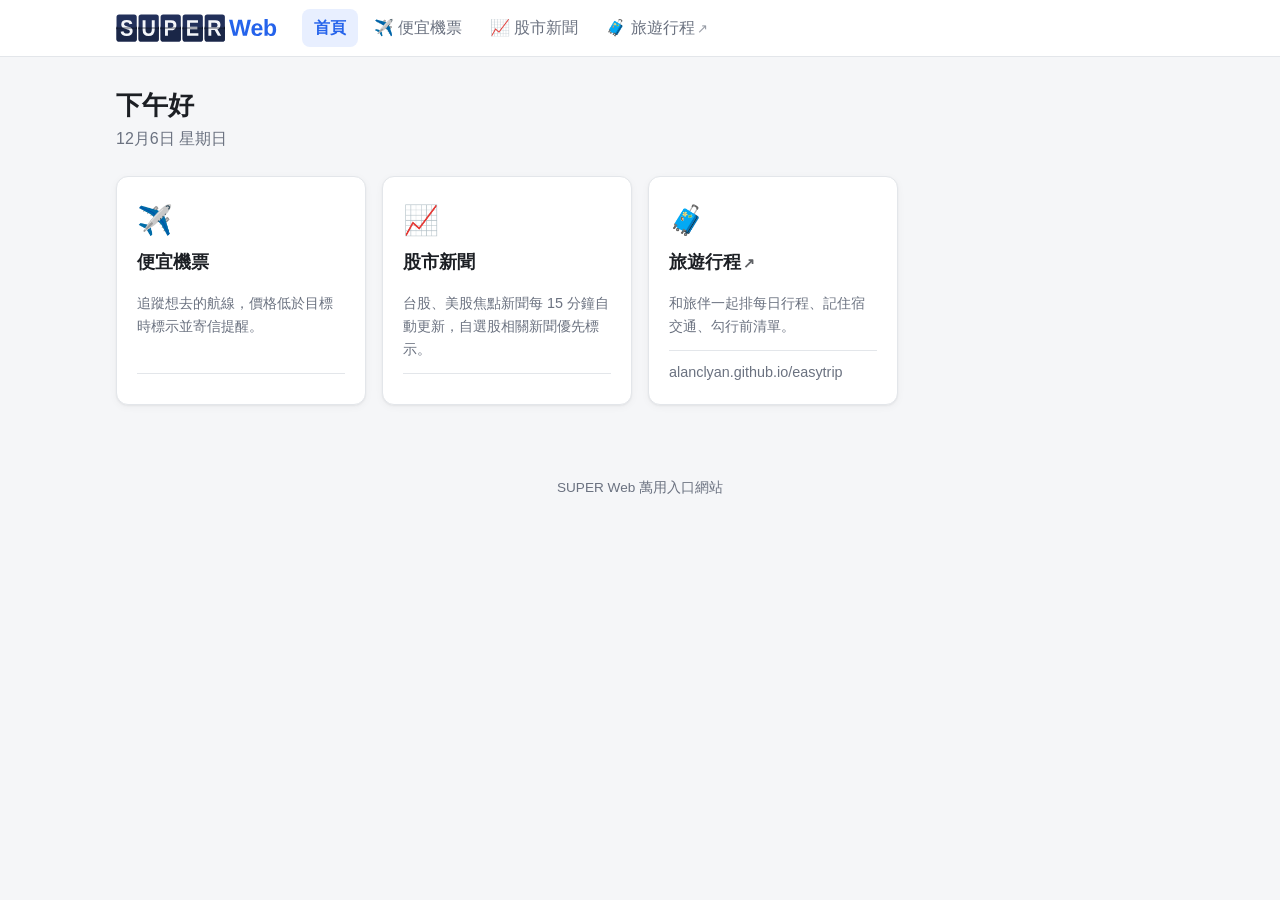
==== index.html @ d8d3e4b2 "Add files via upload" ====
<!doctype html>
<html lang="zh-Hant-TW">
<head>
  <meta charset="utf-8">
  <meta name="viewport" content="width=device-width, initial-scale=1">
  <title>SUPER Web 萬用入口</title>
  <meta name="theme-color" content="#2563eb">
  <!-- 網頁分頁圖示，以及 iPhone「加入主畫面」時的圖示與名稱 -->
  <link rel="icon" type="image/svg+xml" href="favicon.svg">
  <link rel="icon" type="image/png" sizes="32x32" href="favicon.png">
  <link rel="apple-touch-icon" href="icon-180.png">
  <meta name="apple-mobile-web-app-title" content="SUPER Web">
  <link rel="stylesheet" href="css/style.css?v=20261017b">
</head>
<body>
  <header class="topbar">
    <div class="topbar-inner">
      <a class="brand" href="#/" aria-label="SUPER Web 首頁"><svg class="logo" focusable="false" aria-hidden="true" xmlns="http://www.w3.org/2000/svg" viewBox="0 0 623 108"><defs></defs><rect class="t" x="2" y="2" width="78" height="104" rx="10"/><path class="tl" d="M2,54.0 H80 V96 A10,10 0 0 1 70,106 H12 A10,10 0 0 1 2,96 Z"/><path class="k" d="M64.19796875 66.826171875Q64.19796875 75.720703125 58.39375 80.42578125Q52.58953125 85.130859375 41.359218750000004 85.130859375Q31.11203125 85.130859375 25.288906250000004 81.005859375Q19.465781250000003 76.880859375 17.802031250000002 68.501953125L28.578593750000003 66.482421875Q29.67515625 71.294921875 32.851406250000004 73.46484375Q36.02765625000001 75.634765625 41.661718750000006 75.634765625Q53.34578125 75.634765625 53.34578125 67.556640625Q53.34578125 64.978515625 52.003437500000004 63.302734375Q50.66109375 61.626953125 48.222187500000004 60.509765625Q45.78328125 59.392578125 38.86359375000001 57.802734375Q32.88921875 56.212890625 30.54484375 55.24609375Q28.200468750000002 54.279296875 26.309843750000002 52.96875Q24.419218750000002 51.658203125 23.09578125 49.810546875Q21.772343750000005 47.962890625 21.035000000000004 45.470703125Q20.297656250000003 42.978515625 20.297656250000003 39.755859375Q20.297656250000003 31.548828125 25.723750000000003 27.1875Q31.149843750000002 22.826171875 41.51046875 22.826171875Q51.41734375 22.826171875 56.3896875 26.349609375Q61.36203125 29.873046875 62.79890625 37.994140625L51.98453125 39.669921875Q51.15265625 35.759765625 48.6003125 33.783203125Q46.04796875 31.806640625 41.28359375 31.806640625Q31.149843750000002 31.806640625 31.149843750000002 39.025390625Q31.149843750000002 41.388671875 32.227500000000006 42.892578125Q33.30515625 44.396484375 35.42265625 45.44921875Q37.54015625 46.501953125 44.006093750000005 48.091796875Q51.68203125 49.939453125 54.990625 51.5078125Q58.29921875 53.076171875 60.22765625 55.16015625Q62.156093750000004 57.244140625 63.17703125 60.14453125Q64.19796875 63.044921875 64.19796875 66.826171875Z"/><rect class="s" x="2" y="52.7" width="78" height="2.6"/><rect class="s" x="2" y="49.0" width="3" height="10"/><rect class="s" x="77" y="49.0" width="3" height="10"/><rect class="t" x="87" y="2" width="78" height="104" rx="10"/><path class="tl" d="M87,54.0 H165 V96 A10,10 0 0 1 155,106 H97 A10,10 0 0 1 87,96 Z"/><path class="k" d="M125.41390625 85.130859375Q114.41046875 85.130859375 108.5684375 79.029296875Q102.72640625 72.927734375 102.72640625 61.583984375V23.728515625H113.88109374999999V60.595703125Q113.88109374999999 67.771484375 116.8871875 71.48828125Q119.89328125 75.205078125 125.71640625 75.205078125Q131.69078125 75.205078125 134.90484375 71.31640625Q138.11890625 67.427734375 138.11890625 60.166015625V23.728515625H149.27359375V60.939453125Q149.27359375 72.455078125 143.015625 78.79296875Q136.75765625 85.130859375 125.41390625 85.130859375Z"/><rect class="s" x="87" y="52.7" width="78" height="2.6"/><rect class="s" x="87" y="49.0" width="3" height="10"/><rect class="s" x="162" y="49.0" width="3" height="10"/><rect class="t" x="172" y="2" width="78" height="104" rx="10"/><path class="tl" d="M172,54.0 H250 V96 A10,10 0 0 1 240,106 H182 A10,10 0 0 1 172,96 Z"/><path class="k" d="M232.91234375 42.892578125Q232.91234375 48.736328125 230.56796874999998 53.333984375Q228.22359375 57.931640625 223.85625 60.4453125Q219.48890624999999 62.958984375 213.47671875 62.958984375H200.24234375V84.271484375H189.08765625V23.728515625H213.02296875Q222.58953125 23.728515625 227.7509375 28.734375Q232.91234375 33.740234375 232.91234375 42.892578125ZM221.68203125 43.107421875Q221.68203125 33.568359375 211.77515625 33.568359375H200.24234375V53.205078125H212.07765625Q216.69078125 53.205078125 219.18640625 50.60546875Q221.68203125 48.005859375 221.68203125 43.107421875Z"/><rect class="s" x="172" y="52.7" width="78" height="2.6"/><rect class="s" x="172" y="49.0" width="3" height="10"/><rect class="s" x="247" y="49.0" width="3" height="10"/><rect class="t" x="257" y="2" width="78" height="104" rx="10"/><path class="tl" d="M257,54.0 H335 V96 A10,10 0 0 1 325,106 H267 A10,10 0 0 1 257,96 Z"/><path class="k" d="M274.27671875 84.271484375V23.728515625H316.17296875V33.525390625H285.43140624999995V48.736328125H313.86640624999995V58.533203125H285.43140624999995V74.474609375H317.72328124999996V84.271484375Z"/><rect class="s" x="257" y="52.7" width="78" height="2.6"/><rect class="s" x="257" y="49.0" width="3" height="10"/><rect class="s" x="332" y="49.0" width="3" height="10"/><rect class="t" x="342" y="2" width="78" height="104" rx="10"/><path class="tl" d="M342,54.0 H420 V96 A10,10 0 0 1 410,106 H352 A10,10 0 0 1 342,96 Z"/><path class="k" d="M393.02437499999996 84.271484375 380.65968749999996 61.283203125H367.57656249999997V84.271484375H356.421875V23.728515625H383.041875Q392.570625 23.728515625 397.75093749999996 28.390625Q402.93125 33.052734375 402.93125 41.775390625Q402.93125 48.134765625 399.755 52.75390625Q396.57875 57.373046875 391.1715625 58.833984375L405.578125 84.271484375ZM391.7009375 42.291015625Q391.7009375 33.568359375 381.8696875 33.568359375H367.57656249999997V51.443359375H382.1721875Q386.8609375 51.443359375 389.2809375 49.037109375Q391.7009375 46.630859375 391.7009375 42.291015625Z"/><rect class="s" x="342" y="52.7" width="78" height="2.6"/><rect class="s" x="342" y="49.0" width="3" height="10"/><rect class="s" x="417" y="49.0" width="3" height="10"/><path class="w" d="M504.678671875 84.271484375H489.338828125L480.96765625 48.551562499999996Q479.433671875 42.240312499999995 478.381796875 35.359296875Q477.329921875 41.10078125 476.6725 44.103007812499996Q476.015078125 47.105234374999995 467.337109375 84.271484375H451.997265625L436.08765625 22.517656249999995H449.192265625L458.133203125 62.40125L460.149296875 72.0434375Q461.376484375 65.951328125 462.53792968749997 60.4070703125Q463.699375 54.8628125 471.281640625 22.517656249999995H485.744921875L493.546328125 55.38875Q494.46671875 59.0703125 496.658125 72.0434375L497.753828125 66.959375L500.07671875 56.87890625L507.52750000000003 22.517656249999995H520.632109375Z M544.4030468750001 85.148046875Q533.708984375 85.148046875 527.9675 78.8148828125Q522.2260156250001 72.48171875 522.2260156250001 60.341328125Q522.2260156250001 48.595390625 528.05515625 42.284140625Q533.884296875 35.972890625 544.578359375 35.972890625Q554.7903125 35.972890625 560.181171875 42.7443359375Q565.57203125 49.515781249999996 565.57203125 62.576562499999994V62.9271875H535.1553125Q535.1553125 69.85203125 537.7192578125 73.3801953125Q540.283203125 76.908359375 545.016640625 76.908359375Q551.54703125 76.908359375 553.256328125 71.25453125L564.87078125 72.262578125Q559.830546875 85.148046875 544.4030468750001 85.148046875ZM544.4030468750001 43.73046875Q540.0640625000001 43.73046875 537.7192578125 46.754609375Q535.3744531250001 49.778749999999995 535.24296875 55.2134375H553.65078125Q553.30015625 49.471953125 550.889609375 46.6012109375Q548.4790625 43.73046875 544.4030468750001 43.73046875Z M617.787421875 60.385156249999994Q617.787421875 72.13109375 613.0758984375 78.63957031250001Q608.364375 85.148046875 599.59875 85.148046875Q594.558515625 85.148046875 590.876953125 82.956640625Q587.195390625 80.765234375 585.223125 76.645390625H585.13546875Q585.13546875 78.179375 584.9382421875 80.85289062499999Q584.741015625 83.52640625 584.521875 84.271484375H572.556796875Q572.907421875 80.19546875 572.907421875 73.4459375V19.230546875H585.223125V37.375390624999994L585.0478125 45.089140625H585.223125Q589.386796875 35.972890625 600.38765625 35.972890625Q608.80265625 35.972890625 613.2950390625 42.3498828125Q617.787421875 48.726875 617.787421875 60.385156249999994ZM604.94578125 60.385156249999994Q604.94578125 52.320781249999996 602.5790625 48.420078124999996Q600.21234375 44.519375 595.259765625 44.519375Q590.2633593749999 44.519375 587.6555859375 48.7049609375Q585.0478125 52.890546875 585.0478125 60.779609375Q585.0478125 68.318046875 587.6117578125 72.525546875Q590.175703125 76.733046875 595.172109375 76.733046875Q604.94578125 76.733046875 604.94578125 60.385156249999994Z"/></svg></a>
      <button id="menu-btn" class="menu-btn" type="button" aria-controls="nav" aria-expanded="false" aria-label="開啟選單">
        <span></span><span></span><span></span>
      </button>
      <nav id="nav" class="nav" aria-label="功能選單"></nav>
    </div>
  </header>

  <main id="app" class="container"></main>

  <footer class="footer">SUPER Web 萬用入口網站</footer>

  <!-- 核心：資料層與模組管理
       ※ 檔名後面的 ?v=日期 是版本號：更新任何 js 或 css 後，把這頁所有 ?v= 改成新的日期，
         瀏覽器就會下載新檔案，不會用到舊的暫存 -->
  <script src="js/data.js?v=20261017b"></script>
  <script src="js/app.js?v=20261017b"></script>

  <!-- 功能模組：之後新增功能，只要在這裡多加一行（範本在 js/modules/_template.js） -->
  <script src="js/modules/flights.js?v=20261017b"></script>
  <script src="js/modules/stocks.js?v=20261017b"></script>
  <!-- 外部網站入口（點了會另開分頁） -->
  <script src="js/modules/links.js?v=20261017b"></script>

  <script>Portal.start();</script>
</body>
</html>
---- css/style.css ----
/* =============================================
   superWeb 樣式（自動支援深色模式）
   ============================================= */
:root {
  --bg: #f5f6f8;
  --surface: #ffffff;
  --text: #1c1f24;
  --muted: #6b7280;
  --border: #e3e6ea;
  --accent: #2563eb;
  --accent-soft: #e8efff;
  --good: #0f8a4f;
  --good-soft: #e3f6ec;
  --warn-soft: #fff6dc;
  --warn-border: #f0d68a;
  --radius: 12px;
  --shadow: 0 1px 2px rgba(0, 0, 0, .05), 0 2px 8px rgba(0, 0, 0, .04);
  --logo-tile: #22305A;
  --logo-tile-low: #1A2647;
  --logo-seam: #0C1326;
}

@media (prefers-color-scheme: dark) {
  :root {
    --bg: #111317;
    --surface: #1a1d23;
    --text: #e8eaed;
    --muted: #9aa1ab;
    --border: #2b2f37;
    --accent: #6c9bff;
    --accent-soft: #1e2a44;
    --good: #4ccb8a;
    --good-soft: #15302a;
    --warn-soft: #2e2814;
    --warn-border: #5c4d1e;
    --shadow: none;
    --logo-tile: #34446C;
    --logo-tile-low: #2B3A5E;
    --logo-seam: #141C30;
  }
}

* { box-sizing: border-box; }

body {
  margin: 0;
  background: var(--bg);
  color: var(--text);
  font-family: -apple-system, BlinkMacSystemFont, "PingFang TC", "Noto Sans TC", "Microsoft JhengHei", sans-serif;
  line-height: 1.6;
}

a { color: var(--accent); text-decoration: none; }
a:hover { text-decoration: underline; }
h1, h2, h3 { margin: 0; line-height: 1.3; }
h1 { font-size: 1.6rem; }
h2 { font-size: 1.1rem; margin-bottom: .75rem; }
h3 { font-size: 1rem; }

/* ---------- 頂部導覽 ---------- */
.topbar {
  position: sticky; top: 0; z-index: 10;
  background: var(--surface);
  border-bottom: 1px solid var(--border);
}
.topbar-inner {
  max-width: 1080px; margin: 0 auto; padding: 0 16px;
  display: flex; align-items: center; gap: 24px; height: 56px;
}
.brand { display: flex; align-items: center; flex-shrink: 0; border-radius: 6px; }
.brand:hover { text-decoration: none; }
.brand:focus-visible { outline: 2px solid var(--accent); outline-offset: 4px; }
/* Logo：翻牌字卡（顏色跟著淺色／深色模式切換） */
.logo { display: block; height: 28px; width: auto; }
.logo .t  { fill: var(--logo-tile); }
.logo .tl { fill: var(--logo-tile-low); }
.logo .s  { fill: var(--logo-seam); }
.logo .k  { fill: #F4F6FA; }
.logo .w  { fill: var(--accent); }
.nav { display: flex; gap: 4px; overflow-x: auto; }
.nav a {
  padding: 6px 12px; border-radius: 8px; color: var(--muted); white-space: nowrap;
}
.nav a:hover { background: var(--bg); text-decoration: none; }
.nav a.active { background: var(--accent-soft); color: var(--accent); font-weight: 600; }
.nav a:focus-visible, .menu-btn:focus-visible { outline: 2px solid var(--accent); outline-offset: 2px; }

/* 選單按鈕（只在手機版出現）：三條線，打開時變成 ✕ */
.menu-btn {
  display: none; margin-left: auto; width: 40px; height: 40px; padding: 0;
  background: none; border: 1px solid var(--border); border-radius: 10px; cursor: pointer;
  position: relative; color: var(--text);
}
.menu-btn span {
  position: absolute; left: 11px; width: 16px; height: 2px; border-radius: 2px;
  background: currentColor; transition: transform .2s, opacity .2s;
}
.menu-btn span:nth-child(1) { top: 13px; }
.menu-btn span:nth-child(2) { top: 18px; }
.menu-btn span:nth-child(3) { top: 23px; }
.topbar.menu-open .menu-btn span:nth-child(1) { transform: translateY(5px) rotate(45deg); }
.topbar.menu-open .menu-btn span:nth-child(2) { opacity: 0; }
.topbar.menu-open .menu-btn span:nth-child(3) { transform: translateY(-5px) rotate(-45deg); }

@media (max-width: 640px) {
  .menu-btn { display: block; }
  .nav { display: none; }
  /* 展開的選單：從頁首下方往下展開，每個功能一列 */
  .topbar.menu-open .nav {
    display: flex; flex-direction: column; gap: 2px;
    position: absolute; top: 100%; left: 0; right: 0;
    padding: 8px 12px 14px; background: var(--surface);
    border-bottom: 1px solid var(--border);
    box-shadow: 0 12px 24px rgba(15, 23, 42, .12);
    animation: menu-in .16s ease-out;
  }
  .topbar.menu-open .nav a { padding: 12px 14px; font-size: 1rem; color: var(--text); }
  .topbar.menu-open .nav a.active { color: var(--accent); }
}
@keyframes menu-in { from { opacity: 0; transform: translateY(-6px); } to { opacity: 1; transform: none; } }
@media (prefers-reduced-motion: reduce) {
  .menu-btn span, .topbar.menu-open .nav { transition: none; animation: none; }
}

/* ---------- 版面 ---------- */
.container { max-width: 1080px; margin: 0 auto; padding: 24px 16px 48px; }
.footer { text-align: center; color: var(--muted); font-size: .85rem; padding: 24px 16px; }
.page-head { display: flex; align-items: baseline; gap: 12px; flex-wrap: wrap; margin-bottom: 16px; }
.muted { color: var(--muted); }
.small { font-size: .85rem; }
.loading { color: var(--muted); }
.error { padding: 12px 16px; border-radius: var(--radius); background: #fde8e8; color: #9b1c1c; }

.banner {
  background: var(--warn-soft); border: 1px solid var(--warn-border);
  padding: 10px 14px; border-radius: var(--radius); margin-bottom: 20px; font-size: .9rem;
}

.card {
  background: var(--surface); border: 1px solid var(--border);
  border-radius: var(--radius); padding: 16px; box-shadow: var(--shadow);
}
.grid {
  display: grid; gap: 16px; margin-bottom: 24px;
  grid-template-columns: repeat(auto-fill, minmax(240px, 1fr));
}

/* ---------- 首頁 ---------- */
.hero { margin: 8px 0 24px; }
.hero p { color: var(--muted); margin: 4px 0 0; }
.module-grid {
  display: grid; gap: 16px;
  grid-template-columns: repeat(auto-fill, minmax(240px, 1fr));
}
.module-card {
  display: flex; flex-direction: column; color: var(--text);
  background: var(--surface); border: 1px solid var(--border);
  border-radius: var(--radius); padding: 20px; box-shadow: var(--shadow);
  transition: transform .15s, border-color .15s;
}
.module-card:hover { text-decoration: none; transform: translateY(-2px); border-color: var(--accent); }
.module-card p { color: var(--muted); margin: 6px 0 0; font-size: .9rem; }
.module-icon { font-size: 1.8rem; display: block; margin-bottom: 8px; }
.module-card .module-desc { margin-bottom: 12px; }
.module-card.placeholder { border-style: dashed; box-shadow: none; opacity: .7; }
.module-card.placeholder:hover { transform: none; border-color: var(--border); }

/* ---------- 表單與按鈕 ---------- */
.form-card { margin-top: 8px; }
.form-row { display: flex; flex-wrap: wrap; gap: 12px; align-items: flex-end; margin-top: 12px; }
.form-row label { display: flex; flex-direction: column; font-size: .85rem; color: var(--muted); gap: 4px; }
input, select {
  font: inherit; color: var(--text); background: var(--bg);
  border: 1px solid var(--border); border-radius: 8px; padding: 7px 10px; min-width: 0; width: 140px;
}
input:focus, select:focus { outline: 2px solid var(--accent); outline-offset: -1px; }
.btn {
  font: inherit; font-weight: 600; cursor: pointer;
  background: var(--accent); color: #fff; border: 0; border-radius: 8px; padding: 8px 18px;
}
.btn:hover { filter: brightness(1.08); }
.icon-btn {
  background: none; border: 0; color: var(--muted); cursor: pointer;
  font-size: 1rem; padding: 2px 6px; border-radius: 6px;
}
.icon-btn:hover { background: var(--bg); color: var(--text); }

.tag {
  display: inline-block; font-size: .75rem; padding: 1px 8px; border-radius: 999px;
  background: var(--accent-soft); color: var(--accent);
}
.tag-good { background: var(--good-soft); color: var(--good); }

/* ---------- 機票 ---------- */
.route-head { display: flex; justify-content: space-between; align-items: flex-start; }
.route-card.hit { border-color: var(--good); }
.price-row { display: flex; align-items: center; gap: 8px; margin: 12px 0 2px; }
.price { font-size: 1.5rem; font-weight: 700; }
.route-card.hit .price { color: var(--good); }
details { margin-top: 8px; font-size: .9rem; }
summary { cursor: pointer; color: var(--accent); }
.price-list { list-style: none; padding: 0; margin: 8px 0 0; }
.price-list li {
  display: flex; justify-content: space-between; gap: 8px;
  padding: 4px 0; border-top: 1px solid var(--border);
}

/* ---------- 股市新聞 ---------- */
.chips { display: flex; flex-wrap: wrap; gap: 8px; }
.chip {
  display: inline-flex; align-items: center; gap: 4px;
  background: var(--bg); border: 1px solid var(--border); border-radius: 999px;
  padding: 3px 4px 3px 12px; font-size: .9rem;
}
.chip button {
  background: none; border: 0; color: var(--muted); cursor: pointer;
  border-radius: 999px; width: 22px; height: 22px;
}
.chip button:hover { background: var(--border); }

.toolbar {
  display: flex; justify-content: space-between; align-items: center;
  flex-wrap: wrap; gap: 12px; margin: 24px 0 12px;
}
.tabs { display: flex; gap: 4px; background: var(--surface); border: 1px solid var(--border); border-radius: 10px; padding: 3px; }
.tab {
  font: inherit; background: none; border: 0; cursor: pointer; color: var(--muted);
  padding: 5px 14px; border-radius: 8px;
}
.tab.active { background: var(--accent-soft); color: var(--accent); font-weight: 600; }
.toggle { display: flex; align-items: center; gap: 6px; font-size: .9rem; cursor: pointer; }
.toggle input { width: auto; }

.news-list { list-style: none; padding: 0; margin: 0; display: flex; flex-direction: column; gap: 10px; }
.news-item {
  background: var(--surface); border: 1px solid var(--border);
  border-radius: var(--radius); padding: 12px 16px;
}
.news-item.watched { border-left: 4px solid var(--good); }
.news-meta { display: flex; flex-wrap: wrap; align-items: center; gap: 6px; margin-bottom: 4px; }
.news-item h3 { font-weight: 500; }
.news-item h3 a { color: var(--text); }

@media (max-width: 560px) {
  .topbar-inner { gap: 12px; }
  .logo { height: 22px; }
  input, select { width: 100%; }
  .form-row label { flex: 1 1 45%; }
}

/* ---------- 機票：第 4 步新增 ---------- */
.route-head h3 .muted { font-weight: 400; font-size: .9rem; }
.route-card.stale { opacity: .65; }
.warn {
  background: var(--warn-soft); border: 1px solid var(--warn-border);
  border-radius: 8px; padding: 6px 10px; margin: 8px 0;
}
.trend { font-size: .85rem; color: var(--muted); }
.trend.down { color: var(--good); font-weight: 600; }
.trend.up { color: #c2410c; }
@media (prefers-color-scheme: dark) { .trend.up { color: #fb923c; } }
.route-foot { display: flex; align-items: center; justify-content: space-between; gap: 8px; margin-top: 8px; flex-wrap: wrap; }
.spark { color: var(--accent); flex-shrink: 0; }
.route-card.hit .spark { color: var(--good); }
.status-line { margin: -8px 0 16px; }
.mode-tabs { display: inline-flex; margin-bottom: 6px; }
.form-card > p.muted.small { margin: 6px 0 0; }
.price-row { flex-wrap: wrap; }
.price, .price-row .tag, .trend { white-space: nowrap; }

/* ---------- 股市新聞：第 5 步新增 ---------- */
.search { width: 200px; flex: 0 1 200px; }
.day-head {
  font-weight: 600; font-size: .9rem; color: var(--muted);
  margin: 10px 0 -2px; padding-left: 2px; list-style: none;
}
.day-head:first-child { margin-top: 0; }
.btn-ghost { background: var(--surface); color: var(--accent); border: 1px solid var(--border); }
.btn-ghost:hover { filter: none; background: var(--accent-soft); }
.more { text-align: center; margin-top: 16px; }
.credit { text-align: center; margin-top: 24px; }
@media (max-width: 560px) {
  .search { flex: 1 1 100%; width: 100%; order: 3; }
}
.warn + .card, .warn + .grid { margin-top: 16px; }

/* ---------- 首頁：第 6 步新增 ---------- */
/* 摘要固定在卡片底部，同一排卡片的分隔線會對齊 */
.module-summary {
  margin-top: auto !important; padding-top: 10px; border-top: 1px solid var(--border);
  font-size: .85rem; color: var(--text) !important;
}
.good { color: var(--good); }

/* ---------- 外部網站入口 ---------- */
.ext { font-size: .8em; opacity: .7; margin-left: 2px; }
.module-card.external .module-summary { color: var(--muted) !important; }
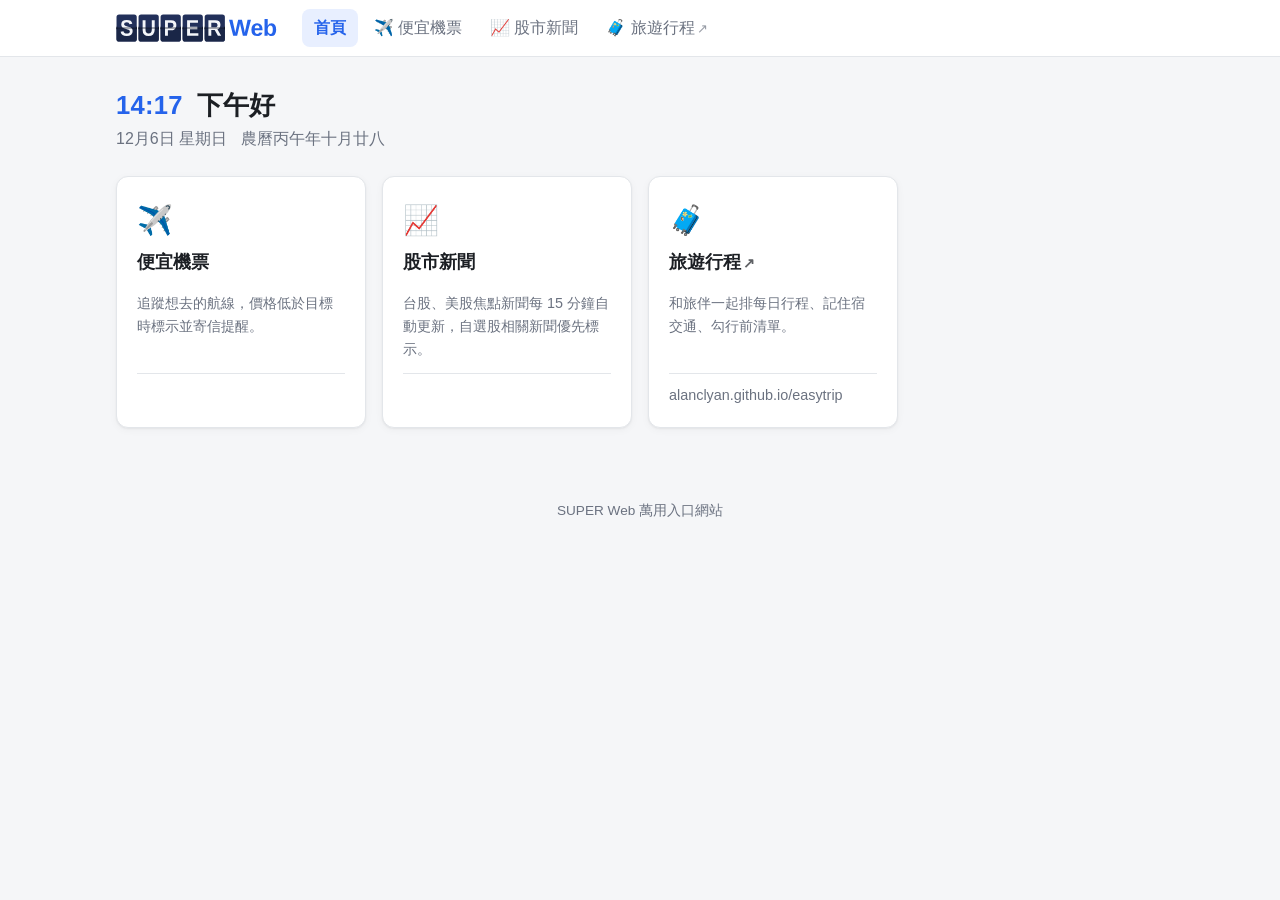
==== commit 4fc89e8e: "Add files via upload" ====
--- a/index.html
+++ b/index.html
@@ -10,7 +10,7 @@
   <link rel="icon" type="image/png" sizes="32x32" href="favicon.png">
   <link rel="apple-touch-icon" href="icon-180.png">
   <meta name="apple-mobile-web-app-title" content="SUPER Web">
-  <link rel="stylesheet" href="css/style.css?v=20261017b">
+  <link rel="stylesheet" href="css/style.css?v=20261017c">
 </head>
 <body>
   <header class="topbar">
@@ -30,14 +30,14 @@
   <!-- 核心：資料層與模組管理
        ※ 檔名後面的 ?v=日期 是版本號：更新任何 js 或 css 後，把這頁所有 ?v= 改成新的日期，
          瀏覽器就會下載新檔案，不會用到舊的暫存 -->
-  <script src="js/data.js?v=20261017b"></script>
-  <script src="js/app.js?v=20261017b"></script>
+  <script src="js/data.js?v=20261017c"></script>
+  <script src="js/app.js?v=20261017c"></script>
 
   <!-- 功能模組：之後新增功能，只要在這裡多加一行（範本在 js/modules/_template.js） -->
-  <script src="js/modules/flights.js?v=20261017b"></script>
-  <script src="js/modules/stocks.js?v=20261017b"></script>
+  <script src="js/modules/flights.js?v=20261017c"></script>
+  <script src="js/modules/stocks.js?v=20261017c"></script>
   <!-- 外部網站入口（點了會另開分頁） -->
-  <script src="js/modules/links.js?v=20261017b"></script>
+  <script src="js/modules/links.js?v=20261017c"></script>
 
   <script>Portal.start();</script>
 </body>
--- a/css/style.css
+++ b/css/style.css
@@ -147,7 +147,9 @@
 
 /* ---------- 首頁 ---------- */
 .hero { margin: 8px 0 24px; }
-.hero p { color: var(--muted); margin: 4px 0 0; }
+.hero h1 { display: flex; align-items: baseline; gap: 14px; flex-wrap: wrap; }
+.hero .clock { font-variant-numeric: tabular-nums; font-weight: 700; letter-spacing: .01em; color: var(--accent); }
+.hero p { color: var(--muted); margin: 4px 0 0; display: flex; flex-wrap: wrap; column-gap: 14px; }
 .module-grid {
   display: grid; gap: 16px;
   grid-template-columns: repeat(auto-fill, minmax(240px, 1fr));
@@ -156,9 +158,9 @@
   display: flex; flex-direction: column; color: var(--text);
   background: var(--surface); border: 1px solid var(--border);
   border-radius: var(--radius); padding: 20px; box-shadow: var(--shadow);
-  transition: transform .15s, border-color .15s;
-}
-.module-card:hover { text-decoration: none; transform: translateY(-2px); border-color: var(--accent); }
+  transition: border-color .15s;
+}
+.module-card:hover { text-decoration: none; border-color: var(--accent); }
 .module-card p { color: var(--muted); margin: 6px 0 0; font-size: .9rem; }
 .module-icon { font-size: 1.8rem; display: block; margin-bottom: 8px; }
 .module-card .module-desc { margin-bottom: 12px; }
@@ -295,3 +297,11 @@
 /* ---------- 外部網站入口 ---------- */
 .ext { font-size: .8em; opacity: .7; margin-left: 2px; }
 .module-card.external .module-summary { color: var(--muted) !important; }
+
+/* 首頁卡片：同一排卡片的「圖示／標題／說明／摘要」各自對齊在同一高度
+   摘要第一行對齊，摘要較短的卡片下方留白（支援 subgrid 的瀏覽器） */
+@supports (grid-template-rows: subgrid) {
+  .module-card { display: grid; grid-row: span 4; grid-template-rows: subgrid; row-gap: 0; }
+  .module-summary { margin-top: 0 !important; align-self: start; }
+}
+.module-summary.empty { border-top: 0; padding-top: 0; }
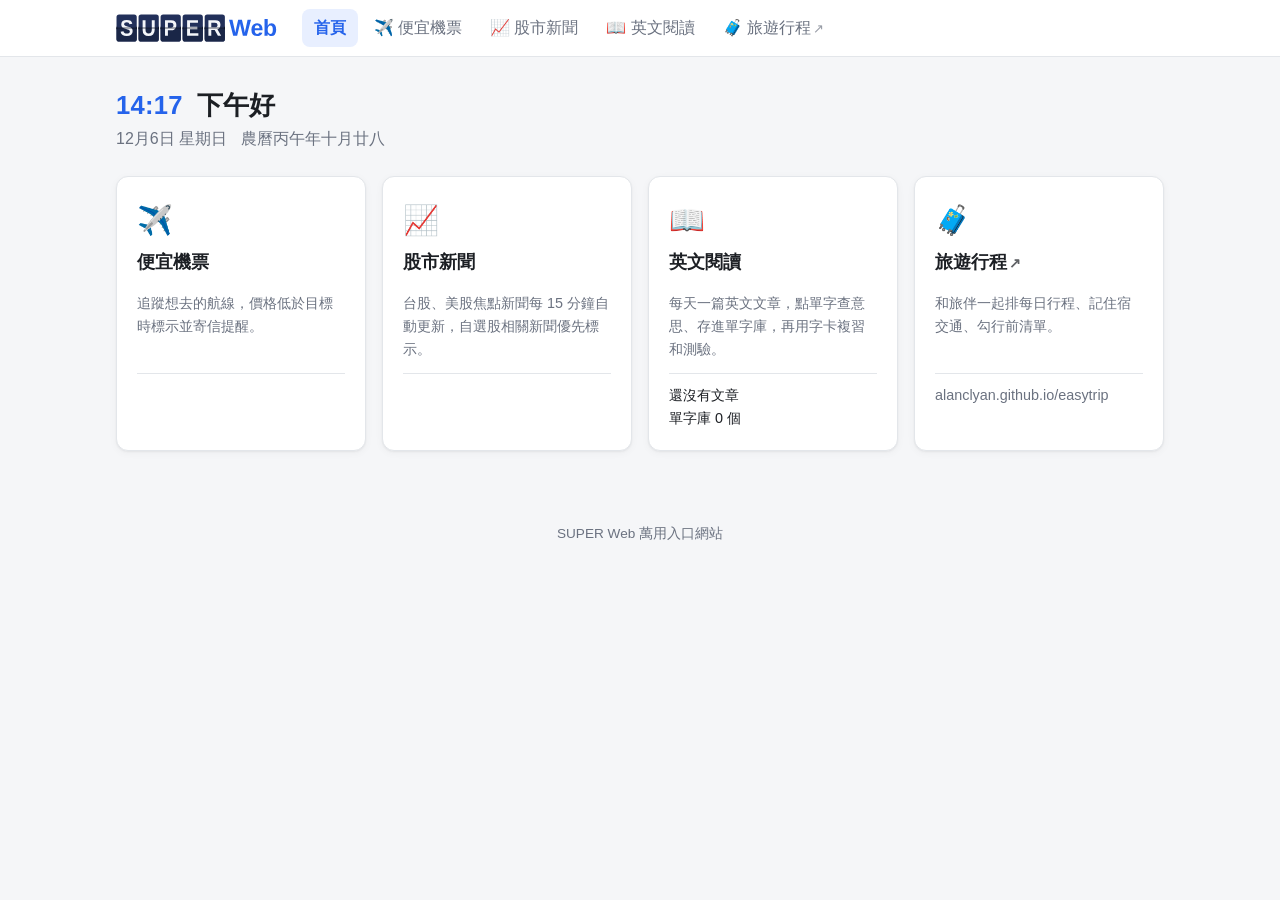
==== commit b9abcc0e: "Add files via upload" ====
--- a/index.html
+++ b/index.html
@@ -10,7 +10,7 @@
   <link rel="icon" type="image/png" sizes="32x32" href="favicon.png">
   <link rel="apple-touch-icon" href="icon-180.png">
   <meta name="apple-mobile-web-app-title" content="SUPER Web">
-  <link rel="stylesheet" href="css/style.css?v=20261017c">
+  <link rel="stylesheet" href="css/style.css?v=20261019">
 </head>
 <body>
   <header class="topbar">
@@ -30,14 +30,15 @@
   <!-- 核心：資料層與模組管理
        ※ 檔名後面的 ?v=日期 是版本號：更新任何 js 或 css 後，把這頁所有 ?v= 改成新的日期，
          瀏覽器就會下載新檔案，不會用到舊的暫存 -->
-  <script src="js/data.js?v=20261017c"></script>
-  <script src="js/app.js?v=20261017c"></script>
+  <script src="js/data.js?v=20261019"></script>
+  <script src="js/app.js?v=20261019"></script>
 
   <!-- 功能模組：之後新增功能，只要在這裡多加一行（範本在 js/modules/_template.js） -->
-  <script src="js/modules/flights.js?v=20261017c"></script>
-  <script src="js/modules/stocks.js?v=20261017c"></script>
+  <script src="js/modules/flights.js?v=20261019"></script>
+  <script src="js/modules/stocks.js?v=20261019"></script>
+  <script src="js/modules/english.js?v=20261019"></script>
   <!-- 外部網站入口（點了會另開分頁） -->
-  <script src="js/modules/links.js?v=20261017c"></script>
+  <script src="js/modules/links.js?v=20261019"></script>
 
   <script>Portal.start();</script>
 </body>
--- a/css/style.css
+++ b/css/style.css
@@ -305,3 +305,137 @@
   .module-summary { margin-top: 0 !important; align-self: start; }
 }
 .module-summary.empty { border-top: 0; padding-top: 0; }
+
+/* ---------- 股市新聞：自選股下拉選單 ---------- */
+.watch-filter { display: flex; align-items: center; gap: 8px; }
+.watch-filter select { width: auto; min-width: 160px; }
+@media (max-width: 560px) {
+  .watch-filter { flex: 1 1 100%; }
+  .watch-filter select { flex: 1; }
+}
+
+/* =============================================
+   英文閱讀
+   ============================================= */
+:root { --read-font: "Charter", "Iowan Old Style", "Georgia", "Noto Serif", "Times New Roman", serif; }
+a.tab:hover { text-decoration: none; }
+.en-tabs { display: inline-flex; margin-bottom: 20px; max-width: 100%; overflow-x: auto; }
+.en-tabs .tab { white-space: nowrap; }
+.badge {
+  display: inline-block; min-width: 18px; padding: 0 6px; margin-left: 2px; border-radius: 999px;
+  background: var(--accent); color: #fff; font-size: .72rem; line-height: 18px; text-align: center; font-weight: 600;
+}
+.en-empty h2 { margin-bottom: 6px; }
+.en-empty .btn { display: inline-block; margin-top: 8px; }
+.en-done { display: flex; gap: 10px; flex-wrap: wrap; margin-top: 16px; }
+.btn[disabled] { opacity: .6; cursor: default; filter: none; }
+a.btn:hover { text-decoration: none; }
+.center { text-align: center; }
+
+/* 今日文章卡片與列表 */
+.en-today { display: block; color: var(--text); padding: 22px; }
+.en-today:hover { text-decoration: none; border-color: var(--accent); }
+.en-today h2 { font-family: var(--read-font); font-size: 1.45rem; line-height: 1.35; margin: 6px 0 6px; }
+.en-today .btn { display: inline-block; margin-top: 12px; }
+.en-meta { display: flex; gap: 14px; color: var(--muted); font-size: .85rem; margin: 6px 0 0; }
+.en-sub { margin: 28px 0 10px; font-size: 1rem; color: var(--muted); }
+.en-list { list-style: none; padding: 0; margin: 0; border-top: 1px solid var(--border); }
+.en-list li a { display: flex; flex-direction: column; gap: 2px; padding: 12px 4px; border-bottom: 1px solid var(--border); color: var(--text); }
+.en-list li a:hover { text-decoration: none; background: var(--surface); }
+.en-list-title { font-family: var(--read-font); font-size: 1.05rem; }
+
+/* 閱讀頁 */
+.en-article { max-width: 680px; margin: 0 auto; padding-bottom: 220px; }
+.en-title { font-family: var(--read-font); font-size: 1.85rem; line-height: 1.25; margin: 12px 0 8px; }
+.en-hint { color: var(--muted); background: var(--surface); border: 1px dashed var(--border); border-radius: 8px; padding: 6px 10px; }
+.en-body { font-family: var(--read-font); font-size: 1.14rem; line-height: 1.8; margin-top: 18px; }
+.en-body p { margin: 0 0 1.05em; }
+.en-body h3 { font-family: var(--read-font); font-size: 1.2rem; margin: 1.6em 0 .6em; }
+.en-body .w { cursor: pointer; border-radius: 3px; transition: background-color .12s; }
+.en-body .w:hover { background: var(--accent-soft); }
+.en-body .w.saved { text-decoration: underline; text-decoration-color: var(--accent); text-decoration-thickness: 2px; text-underline-offset: 3px; }
+.en-body .w.active { background: var(--accent); color: #fff; }
+.en-credit { color: var(--muted); border-top: 1px solid var(--border); padding-top: 12px; margin-top: 24px; line-height: 1.7; }
+
+/* 查單字面板：固定在畫面底部 */
+.en-sheet {
+  position: fixed; left: 50%; bottom: 16px; transform: translateX(-50%);
+  width: min(640px, calc(100% - 24px)); max-height: 62vh; overflow-y: auto; z-index: 20;
+  background: var(--surface); border: 1px solid var(--border); border-radius: 16px;
+  box-shadow: 0 18px 48px rgba(15, 23, 42, .22); padding: 16px 18px 18px;
+  animation: sheet-in .18s ease-out;
+}
+@keyframes sheet-in { from { opacity: 0; transform: translate(-50%, 12px); } to { opacity: 1; transform: translate(-50%, 0); } }
+@media (prefers-reduced-motion: reduce) { .en-sheet { animation: none; } }
+.sheet-head { display: flex; justify-content: space-between; align-items: flex-start; gap: 8px; }
+.sheet-head > div { display: flex; align-items: baseline; flex-wrap: wrap; gap: 8px; }
+.sheet-word { font-family: var(--read-font); font-size: 1.6rem; }
+.sheet-defs { margin: 6px 0 10px; }
+.sheet-defs p { margin: 4px 0; }
+.sheet-label { display: flex; flex-direction: column; gap: 4px; font-size: .85rem; color: var(--muted); }
+.sheet-label input { width: 100%; font-size: 1rem; }
+.sheet-sentence { margin-top: 12px; padding: 10px 12px; background: var(--bg); border-radius: 10px; }
+.sheet-sentence p { margin: 0; font-family: var(--read-font); line-height: 1.6; }
+.sheet-sentence p.muted { font-family: inherit; margin-top: 6px; }
+.sheet-sentence mark { background: var(--accent-soft); color: inherit; padding: 0 2px; border-radius: 3px; }
+.sheet-actions { display: flex; align-items: center; justify-content: flex-end; gap: 10px; margin-top: 14px; }
+.link-btn { background: none; border: 0; padding: 0; margin-top: 6px; color: var(--accent); cursor: pointer; font: inherit; }
+.link-btn[disabled] { color: var(--muted); cursor: default; }
+
+/* 單字庫 */
+.form-row label.grow { flex: 1 1 220px; }
+.form-row label.grow input { width: 100%; }
+.vocab-list { list-style: none; padding: 0; margin: 0; display: flex; flex-direction: column; gap: 10px; }
+.vocab-item {
+  display: flex; gap: 12px; justify-content: space-between;
+  background: var(--surface); border: 1px solid var(--border); border-radius: var(--radius); padding: 12px 16px;
+}
+.vocab-main { min-width: 0; }
+.vocab-main p { margin: 2px 0; }
+.vocab-head { display: flex; align-items: center; flex-wrap: wrap; gap: 8px; }
+.vocab-word { font-family: var(--read-font); font-size: 1.25rem; }
+.vocab-meaning { font-size: 1rem; }
+.vocab-example { font-family: var(--read-font); font-style: italic; color: var(--muted); }
+.vocab-actions { display: flex; flex-direction: column; gap: 2px; }
+.dots { display: inline-flex; gap: 3px; margin-left: 4px; }
+.dots i { width: 7px; height: 7px; border-radius: 50%; background: var(--border); }
+.dots i.on { background: var(--good); }
+
+/* 複習字卡 */
+.progress { height: 6px; background: var(--border); border-radius: 999px; overflow: hidden; max-width: 560px; margin: 0 auto 6px; }
+.progress span { display: block; height: 100%; background: var(--accent); transition: width .2s; }
+.flash { max-width: 560px; margin: 8px auto 0; min-height: 220px; display: flex; flex-direction: column; justify-content: center; text-align: center; padding: 28px 22px; }
+.flash-front { display: flex; flex-direction: column; align-items: center; gap: 4px; }
+.flash-word { font-family: var(--read-font); font-size: 2.3rem; line-height: 1.2; }
+.flash-back { border-top: 1px solid var(--border); margin-top: 18px; padding-top: 16px; }
+.flash-meaning { font-size: 1.3rem; font-weight: 600; margin: 0 0 6px; }
+.flash-actions { display: flex; justify-content: center; gap: 12px; margin-top: 16px; }
+.btn-big { padding: 12px 28px; font-size: 1.02rem; min-width: 130px; }
+.key-hint { margin-top: 14px; }
+@media (hover: none) { .key-hint { display: none; } }
+
+/* 測驗 */
+.quiz-card { max-width: 560px; margin: 8px auto 0; padding: 24px 20px; }
+.quiz-prompt { display: flex; flex-direction: column; align-items: center; gap: 6px; text-align: center; margin-bottom: 18px; }
+.quiz-q { font-size: 1.6rem; font-weight: 600; }
+.quiz-q[lang="en"] { font-family: var(--read-font); font-size: 2rem; font-weight: 400; }
+.quiz-options { display: grid; gap: 10px; }
+.quiz-opt {
+  font: inherit; text-align: left; cursor: pointer; padding: 12px 14px; border-radius: 10px;
+  background: var(--bg); border: 1px solid var(--border); color: var(--text);
+}
+.quiz-opt span[lang="en"] { font-family: var(--read-font); font-size: 1.1rem; }
+.quiz-opt:hover:not([disabled]) { border-color: var(--accent); }
+.quiz-opt.right { border-color: var(--good); background: var(--good-soft); }
+.quiz-opt.wrong { border-color: #dc2626; background: #fde8e8; }
+.quiz-opt.dim { opacity: .55; }
+@media (prefers-color-scheme: dark) { .quiz-opt.wrong { background: #3a1717; border-color: #f87171; } }
+.spell-row { display: flex; gap: 10px; }
+.spell-row input { flex: 1; width: auto; font-size: 1.15rem; font-family: var(--read-font); }
+.quiz-feedback { margin: 16px 0 12px; padding: 10px 12px; border-radius: 10px; background: var(--bg); line-height: 1.7; }
+.quiz-feedback.ok strong { color: var(--good); }
+.quiz-feedback.no strong { color: #dc2626; }
+.quiz-feedback strong { margin-right: 8px; }
+.quiz-feedback span[lang="en"] { font-family: var(--read-font); font-size: 1.1rem; font-weight: 600; }
+.quiz-card .btn-big { width: 100%; }
+.quiz-wrong { padding-left: 18px; line-height: 1.9; }
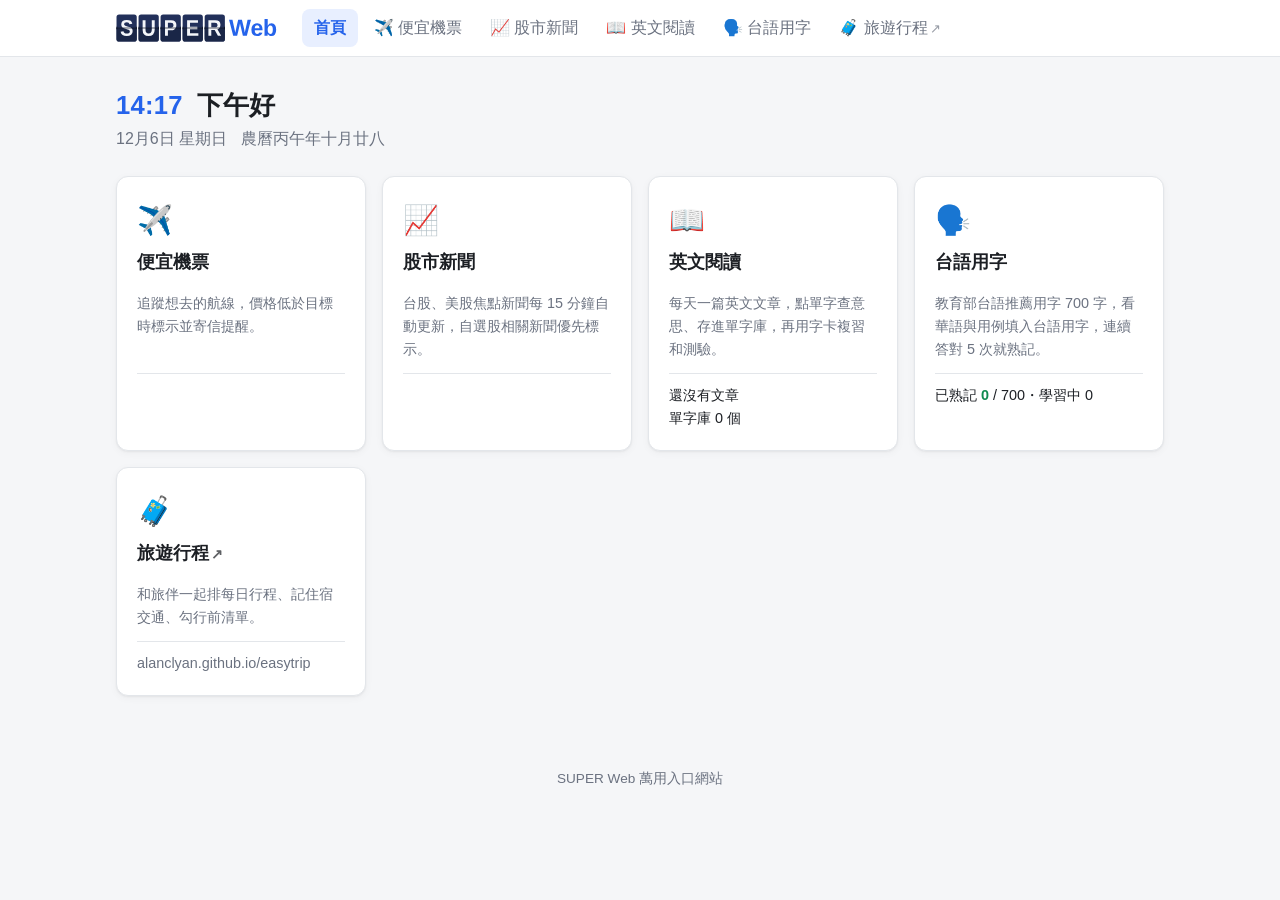
==== commit b51dea4d: "Add files via upload" ====
--- a/index.html
+++ b/index.html
@@ -10,7 +10,7 @@
   <link rel="icon" type="image/png" sizes="32x32" href="favicon.png">
   <link rel="apple-touch-icon" href="icon-180.png">
   <meta name="apple-mobile-web-app-title" content="SUPER Web">
-  <link rel="stylesheet" href="css/style.css?v=20261019">
+  <link rel="stylesheet" href="css/style.css?v=20261022">
 </head>
 <body>
   <header class="topbar">
@@ -30,15 +30,16 @@
   <!-- 核心：資料層與模組管理
        ※ 檔名後面的 ?v=日期 是版本號：更新任何 js 或 css 後，把這頁所有 ?v= 改成新的日期，
          瀏覽器就會下載新檔案，不會用到舊的暫存 -->
-  <script src="js/data.js?v=20261019"></script>
-  <script src="js/app.js?v=20261019"></script>
+  <script src="js/data.js?v=20261022"></script>
+  <script src="js/app.js?v=20261022"></script>
 
   <!-- 功能模組：之後新增功能，只要在這裡多加一行（範本在 js/modules/_template.js） -->
-  <script src="js/modules/flights.js?v=20261019"></script>
-  <script src="js/modules/stocks.js?v=20261019"></script>
-  <script src="js/modules/english.js?v=20261019"></script>
+  <script src="js/modules/flights.js?v=20261022"></script>
+  <script src="js/modules/stocks.js?v=20261022"></script>
+  <script src="js/modules/english.js?v=20261022"></script>
+  <script src="js/modules/taigi.js?v=20261022"></script>
   <!-- 外部網站入口（點了會另開分頁） -->
-  <script src="js/modules/links.js?v=20261019"></script>
+  <script src="js/modules/links.js?v=20261022"></script>
 
   <script>Portal.start();</script>
 </body>
--- a/css/style.css
+++ b/css/style.css
@@ -439,3 +439,90 @@
 .quiz-feedback span[lang="en"] { font-family: var(--read-font); font-size: 1.1rem; font-weight: 600; }
 .quiz-card .btn-big { width: 100%; }
 .quiz-wrong { padding-left: 18px; line-height: 1.9; }
+
+/* 英文閱讀：詞性、解釋與例句 */
+.senses { list-style: none; counter-reset: sense; padding: 0; margin: 4px 0 0; display: flex; flex-direction: column; gap: 10px; }
+.senses li { counter-increment: sense; display: grid; grid-template-columns: 4.2em 1fr; column-gap: 8px; align-items: start; }
+.senses li.new-pos:not(:first-child) { border-top: 1px dashed var(--border); padding-top: 10px; }
+.sense-pos .tag { white-space: nowrap; }
+.sense-body { min-width: 0; }
+.sense-body p { margin: 0 0 2px; }
+.sense-zh { font-weight: 600; }
+.sense-zh::before, .sense-en:first-child::before { content: counter(sense) ". "; color: var(--muted); font-weight: 400; }
+.sense-zh + .sense-en::before { content: none; }
+.sense-en { color: var(--muted); font-size: .9rem; }
+.sense-ex, .sense-syn { display: flex; gap: 8px; font-size: .9rem; margin-top: 4px !important; }
+.sense-ex [lang="en"] { font-family: var(--read-font); font-style: italic; }
+.sense-ex b { font-style: normal; font-weight: 700; color: var(--accent); }
+.sense-exzh { color: var(--muted); font-size: .85rem; }
+.sense-syn [lang="en"] { color: var(--muted); }
+.ex-label {
+  flex-shrink: 0; font-size: .72rem; line-height: 1.5; padding: 0 6px; height: fit-content; margin-top: 2px;
+  border: 1px solid var(--border); border-radius: 4px; color: var(--muted);
+}
+.sense-note { margin-top: 8px; }
+.sheet-defs { margin: 8px 0 12px; }
+.vocab-senses { margin: 4px 0; }
+.vocab-senses summary { font-size: .85rem; }
+.vocab-senses .senses { margin-top: 8px; padding: 10px 12px; background: var(--bg); border-radius: 10px; }
+.vocab-meaning .tag { vertical-align: 1px; }
+.auto-out { margin-top: 10px; }
+.auto-out .senses { padding: 10px 12px; background: var(--bg); border-radius: 10px; }
+.auto-head { margin: 0 0 6px; }
+.auto-head strong { font-family: var(--read-font); font-size: 1.2rem; }
+.flash-back { text-align: left; }
+.flash-back .flash-meaning { text-align: center; }
+
+/* =============================================
+   台語用字
+   ============================================= */
+.tg-bar { display: flex; height: 8px; border-radius: 999px; overflow: hidden; background: var(--border); max-width: 640px; }
+.tg-bar .done { background: var(--good); }
+.tg-bar .learning { background: var(--accent); }
+.tg-legend { display: flex; flex-wrap: wrap; gap: 6px 16px; margin: 8px 0 18px; color: var(--muted); }
+.tg-legend i { display: inline-block; width: 9px; height: 9px; border-radius: 50%; background: var(--border); margin-right: 5px; vertical-align: 0; }
+.tg-legend i.done { background: var(--good); }
+.tg-legend i.learning { background: var(--accent); }
+.tg-card { max-width: 640px; padding: 20px 22px 24px; }
+.tg-mode { display: flex; justify-content: space-between; align-items: center; gap: 12px; flex-wrap: wrap; margin-bottom: 18px; }
+.tg-mode .tab[disabled] { cursor: default; }
+.tg-dots { display: inline-flex; gap: 5px; }
+.tg-dots i { width: 10px; height: 10px; border-radius: 50%; background: var(--border); }
+.tg-dots i.on { background: var(--good); }
+.tg-q, .tg-answer { display: grid; grid-template-columns: 5.5em 1fr; gap: 10px 12px; margin: 0 0 18px; align-items: baseline; }
+.tg-q dt, .tg-answer dt { color: var(--muted); font-size: .85rem; }
+.tg-q dd, .tg-answer dd { margin: 0; }
+.tg-zh { font-size: 1.15rem; font-weight: 600; }
+.tg-sentence { font-size: 1.45rem; line-height: 1.7; letter-spacing: .02em; }
+.tg-blank {
+  display: inline-block; min-width: 1.6em; padding: 0 .15em; margin: 0 .1em; text-align: center;
+  border-bottom: 2px solid var(--accent); color: var(--accent); letter-spacing: 0;
+}
+.tg-blank.ok { color: var(--good); border-color: var(--good); font-weight: 700; }
+.tg-blank.no { color: #dc2626; border-color: #dc2626; font-weight: 700; }
+@media (prefers-color-scheme: dark) { .tg-blank.no { color: #f87171; border-color: #f87171; } }
+.tg-options { grid-template-columns: repeat(2, 1fr); }
+.tg-options .quiz-opt { text-align: center; font-size: 1.25rem; }
+#tg-form input { font-family: inherit; font-size: 1.25rem; }
+#giveup { display: block; margin-top: 10px; }
+.tg-result { margin: 18px 0 14px; padding: 14px 16px; border-radius: 12px; background: var(--bg); border-left: 4px solid var(--good); }
+.tg-result.no { border-left-color: #dc2626; }
+.tg-verdict { margin: 0 0 12px; font-weight: 600; }
+.tg-result.ok .tg-verdict { color: var(--good); }
+.tg-result.no .tg-verdict { color: #dc2626; }
+@media (prefers-color-scheme: dark) { .tg-result.no { border-left-color: #f87171; } .tg-result.no .tg-verdict { color: #f87171; } }
+.tg-answer { margin: 0; gap: 6px 12px; }
+.tg-word { font-size: 1.35rem; font-weight: 700; }
+.tg-pron { font-size: 1.1rem; }
+.tg-card .btn-big { width: 100%; }
+.tg-list { list-style: none; padding: 0; margin: 0; border-top: 1px solid var(--border); }
+.tg-item { display: grid; grid-template-columns: 3em 1fr auto; gap: 10px; align-items: center; padding: 10px 4px; border-bottom: 1px solid var(--border); }
+.tg-item p { margin: 0; }
+.tg-no { color: var(--muted); font-variant-numeric: tabular-nums; font-size: .85rem; }
+.tg-item-word { font-size: 1.1rem; }
+.tg-side { display: flex; flex-direction: column; align-items: flex-end; gap: 2px; }
+.tg-item.done .tg-item-word { color: var(--good); }
+@media (max-width: 560px) {
+  .tg-sentence { font-size: 1.25rem; }
+  .tg-q, .tg-answer { grid-template-columns: 4.5em 1fr; }
+}
